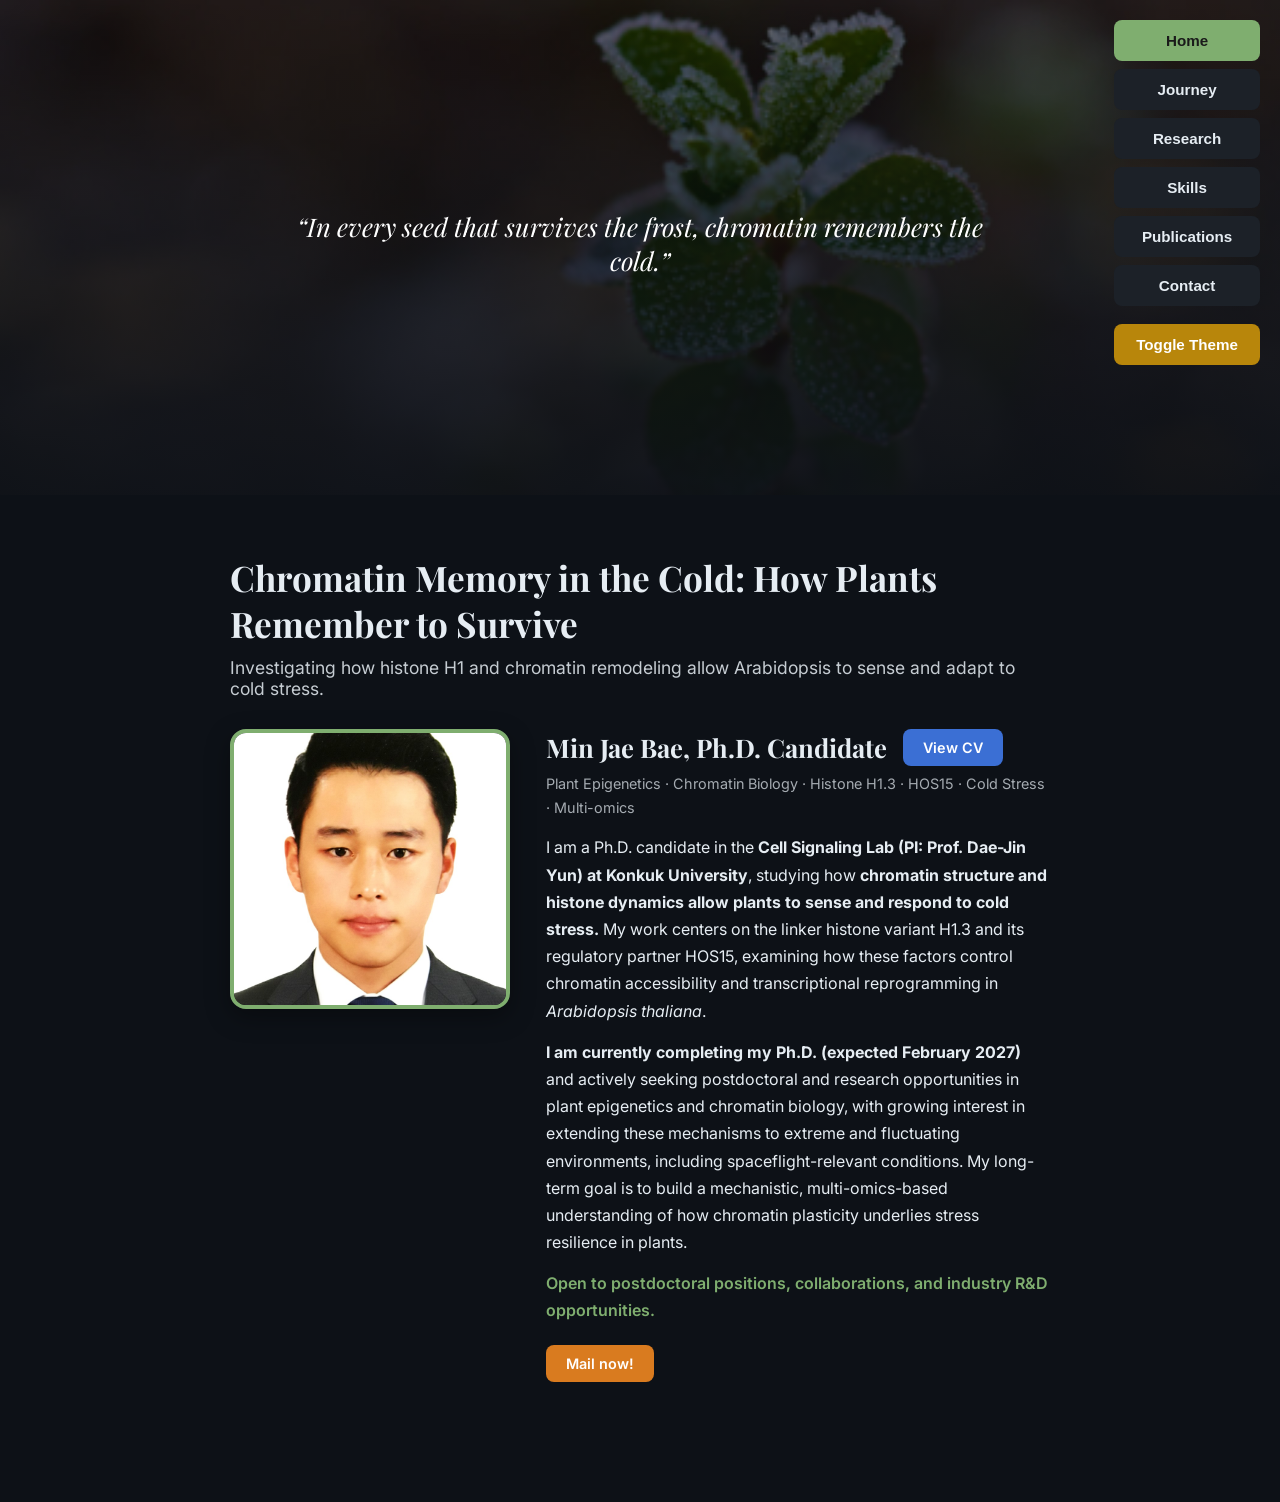
==== index.html @ f98b2015 "Clean up site: remove template, fix claims, add DOIs and link previews - Remove unused academicpages" ====
<!DOCTYPE html>
<html lang="en">
<head>
<meta charset="UTF-8">
<meta name="viewport" content="width=device-width, initial-scale=1.0">
<title>Min Jae Bae — Ph.D. Candidate, Plant Epigenetics</title>
<meta name="description" content="Min Jae Bae, Ph.D. candidate in plant molecular biology at Konkuk University. I study how HOS15 and the linker histone H1.3 shape chromatin and cold-stress tolerance in Arabidopsis. Seeking postdoctoral positions.">
<link rel="canonical" href="https://minjaebae-727.github.io/">
<link rel="icon" href="images/favicon.svg" type="image/svg+xml">
<link rel="icon" href="images/favicon-32.png" type="image/png" sizes="32x32">
<link rel="apple-touch-icon" href="images/apple-touch-icon.png">
<meta property="og:type" content="profile">
<meta property="og:url" content="https://minjaebae-727.github.io/">
<meta property="og:title" content="Min Jae Bae — Plant Epigenetics &amp; Chromatin Biology">
<meta property="og:description" content="Ph.D. candidate, Konkuk University. HOS15, linker histone H1.3, chromatin and cold-stress tolerance in Arabidopsis. Open to postdoctoral positions.">
<meta property="og:image" content="https://minjaebae-727.github.io/images/profile.jpg">
<meta property="og:image:alt" content="Min Jae Bae">
<meta property="profile:first_name" content="Min Jae">
<meta property="profile:last_name" content="Bae">
<meta name="twitter:card" content="summary">
<script type="application/ld+json">
{
  "@context": "https://schema.org",
  "@type": "Person",
  "name": "Min Jae Bae",
  "url": "https://minjaebae-727.github.io/",
  "image": "https://minjaebae-727.github.io/images/profile.jpg",
  "jobTitle": "Ph.D. Candidate",
  "affiliation": { "@type": "CollegeOrUniversity", "name": "Konkuk University" },
  "knowsAbout": ["Plant epigenetics", "Chromatin biology", "Linker histone H1", "HOS15", "Cold stress", "Arabidopsis thaliana"],
  "sameAs": [
    "https://orcid.org/0000-0003-4803-9839",
    "https://scholar.google.com/citations?user=sm3rByQAAAAJ",
    "https://www.linkedin.com/in/min-jae-bae-a08693214/",
    "https://www.researchgate.net/profile/Min-Jae-Bae"
  ]
}
</script>
<link rel="preconnect" href="https://fonts.googleapis.com">
<link href="https://fonts.googleapis.com/css2?family=Playfair+Display:wght@600;700&family=Inter:wght@400;500;600;700&display=swap" rel="stylesheet">
<link rel="stylesheet" href="style.css">
<!-- Google tag (gtag.js) -->
<script async src="https://www.googletagmanager.com/gtag/js?id=G-H7MEGZ9LLV"></script>
<script>
  window.dataLayer = window.dataLayer || [];
  function gtag(){dataLayer.push(arguments);}
  gtag('js', new Date());
  gtag('config', 'G-H7MEGZ9LLV');
</script>
</head>
<body>

<div class="hero">
  <img src="images/hero.jpg" class="hero-bg" alt="Frost-covered Arabidopsis thaliana">
  <div class="hero-overlay"></div>
  <div class="hero-quote">
    <p>&ldquo;In every seed that survives the frost, chromatin remembers the cold.&rdquo;</p>
  </div>
</div>

<nav class="sidebar">
  <button class="nav-btn active" data-target="home">Home</button>
  <button class="nav-btn" data-target="journey">Journey</button>
  <button class="nav-btn" data-target="research">Research</button>
  <button class="nav-btn" data-target="skills">Skills</button>
  <button class="nav-btn" data-target="publications">Publications</button>
  <button class="nav-btn" data-target="contact">Contact</button>
  <button class="theme-toggle" id="themeToggle">Toggle Theme</button>
</nav>

<main>

<section id="home" class="page active">
  <h1 class="title">Chromatin Memory in the Cold: How Plants Remember to Survive</h1>
  <p class="subtitle">Investigating how histone H1 and chromatin remodeling allow Arabidopsis to sense and adapt to cold stress.</p>

  <div class="profile-row">
    <img src="images/profile.jpg" class="profile-photo" alt="Min Jae Bae">
    <div class="profile-text">
      <div class="name-row">
        <h2>Min Jae Bae, Ph.D. Candidate</h2>
        <a href="files/cv.pdf" class="btn btn-primary">View CV</a>
      </div>
      <p class="tags">Plant Epigenetics &middot; Chromatin Biology &middot; Histone H1.3 &middot; HOS15 &middot; Cold Stress &middot; Multi-omics</p>

      <p>I am a Ph.D. candidate in the <strong>Cell Signaling Lab (PI: Prof. Dae-Jin Yun) at Konkuk University</strong>, studying how <strong>chromatin structure and histone dynamics allow plants to sense and respond to cold stress.</strong> My work centers on the linker histone variant H1.3 and its regulatory partner HOS15, examining how these factors control chromatin accessibility and transcriptional reprogramming in <em>Arabidopsis thaliana</em>.</p>

      <p><strong>I am currently completing my Ph.D. (expected February 2027)</strong> and actively seeking postdoctoral and research opportunities in plant epigenetics and chromatin biology, with growing interest in extending these mechanisms to extreme and fluctuating environments, including spaceflight-relevant conditions. My long-term goal is to build a mechanistic, multi-omics-based understanding of how chromatin plasticity underlies stress resilience in plants.</p>

      <p class="highlight">Open to postdoctoral positions, collaborations, and industry R&amp;D opportunities.</p>

      <a href="mailto:bmj727@gmail.com" class="btn btn-mail">Mail now!</a>
    </div>
  </div>
</section>

<section id="journey" class="page">
  <h1 class="title">Professional Journey</h1>
  <h2 class="section-h2">Timeline</h2>
  <div class="timeline">
    <div class="tl-item">
      <span class="tl-dot"></span>
      <h3>2013&ndash;2019 &mdash; B.S. in Biomedical Science and Engineering</h3>
      <p>Konkuk University, Seoul. Thesis: Functional Studies of SUMOylation of Histone Deacetylase in Plants (Advisor: Prof. Dae-Jin Yun).</p>
    </div>
    <div class="tl-item">
      <span class="tl-dot"></span>
      <h3>2019&ndash;2021 &mdash; M.S. in Biomedical Science and Engineering</h3>
      <p>Konkuk University. Thesis: Structural and Functional Analysis of HOS15, a Substrate Receptor of CRL4 in Cold Stress Signaling.</p>
    </div>
    <div class="tl-item">
      <span class="tl-dot"></span>
      <h3>2021&ndash;Present &mdash; Ph.D. in Biomedical Science and Engineering (candidate)</h3>
      <p>Konkuk University, Cell Signaling Lab (Advisor: Prof. Dae-Jin Yun). Investigating linker histone H1.3 and HOS15-mediated chromatin regulation during cold stress. Expected graduation: February 2027.</p>
    </div>
    <div class="tl-item highlight-item">
      <span class="tl-dot"></span>
      <h3>Future Research Direction</h3>
      <p>Extending mechanistic insights on histone H1 dynamics and chromatin plasticity to <strong>extreme and fluctuating environments</strong>, including spaceflight-relevant and climate-change-relevant stress conditions, using integrative multi-omics approaches.</p>
    </div>
  </div>

  <h2 class="section-h2">Biography</h2>
  <p>Hello, I am <strong>Min Jae Bae</strong>, a plant molecular biologist studying how the chromatin-modifying protein HOS15 and the linker histone H1.3 allow plants to sense and survive cold stress. I trained in biomedical science and engineering at Konkuk University, where I began my research career studying <strong>HOS15, a substrate receptor of the DDB1&ndash;CUL4 E3 ubiquitin ligase complex</strong>, and its functional interplay with the histone deacetylase HD2C in cold stress signaling.</p>
  <p>During my graduate training, I showed that <strong>HOS15-mediated changes in histone acetylation and methylation reshape chromatin states</strong> and drive stress-responsive transcriptional reprogramming in <em>Arabidopsis thaliana</em>. At the protein level, I dissected the structure&ndash;function relationship of HOS15 through <strong>single-amino-acid mutagenesis of its LisH motif</strong> to map residues required for its activity and conformation, and I characterized the <strong>intrinsically disordered region (IDR) within its coiled-coil domain</strong>. Through this work, I developed strong expertise in domain-level protein biochemistry and its connection to chromatin regulation.</p>
  <p>Since starting my Ph.D. in 2021, I have expanded my research toward <strong>the linker histone H1.3 and its role in chromatin plasticity</strong> under cold stress. To connect these molecular changes to global stress responses, I combine <strong>NicE-seq chromatin accessibility profiling, RNA-seq, and LC-MS-based proteomics</strong> of <em>hos15</em> and <em>h1</em> mutants before and after cold, integrating domain-level biochemistry with genome- and proteome-wide analysis to examine <strong>how H1.3 degradation reshapes chromatin organization and accessibility</strong>.</p>
  <p>Looking forward, I aim to investigate how these chromatin-level mechanisms contribute to <strong>stress resilience and long-term adaptation</strong> in the context of climate change and extreme environments, including spaceflight-relevant conditions. Ultimately, my goal is to integrate <strong>protein structure&ndash;function studies, proteomics, and chromatin-level analysis</strong> to identify the mechanistic drivers of plant stress tolerance and to provide a molecular foundation for engineering climate-resilient crops.</p>
</section>

<section id="research" class="page">
  <h1 class="title">Research Focus</h1>

  <div class="research-card">
    <h3>1. Linker Histone H1.3 and Chromatin Decondensation Under Cold Stress</h3>
    <p>Using <em>h1</em> and <em>hos15</em> mutants, GFP-tagged H1 variants, confocal imaging, NicE-seq chromatin accessibility profiling, RNA-seq, and LC-MS proteomics, I study how the stress-inducible linker histone H1.3 shapes chromatin and the cold response. I found that cold lowers H1 protein in a HOS15- and proteasome-dependent manner and that H1.3 is the variant that is lost. <em>h1.3</em> mutants are more freezing tolerant, have fewer and less condensed chromocenters, resembling cold-treated wild-type nuclei, and show increased accessibility mainly in pericentromeric heterochromatin. Loss of H1.3 leaves the core CBF&ndash;COR cold program intact but pre-activates defense- and lignin-related genes and allows cold induction of heat-shock and antioxidant genes.</p>
  </div>

  <div class="research-card">
    <h3>2. HOS15 as a Substrate-Recruiting Subunit of a Ubiquitin E3 Ligase</h3>
    <p>I study HOS15 as a component of a ubiquitin E3 ligase complex that integrates cold stress signaling with chromatin modification and alternative splicing. HOS15 cooperates with HDACs and other chromatin factors to fine-tune gene expression, flowering time, and stress acclimation, establishing HOS15-centered complexes as key regulatory hubs in plant cold stress responses. In my Ph.D. work, I showed that HOS15 forms homodimers through its N-terminal LisH motif and that this dimerization is required for cold-induced ubiquitination and degradation of HD2C and for freezing tolerance.</p>
  </div>

  <div class="research-card">
    <h3>3. Applied Biotechnology &amp; Bioenergy</h3>
    <p>Beyond fundamental chromatin biology, I have contributed to patent applications on vector and strain engineering for improved cellulose, oil, and sucrose accumulation, and enhanced ethanol fermentation &mdash; translating mechanistic plant biology into applied biotechnology.</p>
  </div>

  <h2 class="section-h2">Research Projects</h2>
  <ul class="project-list">
    <li><strong>Global Plant Stress Research Center</strong> (NRF), 2024.08&ndash;2030.04 &mdash; Participating Researcher</li>
    <li><strong>Genome-wide chromatin reprogramming and transcriptome regulation in plant environmental stress adaptation</strong> (NRF), 2026.03&ndash;2031.02 &mdash; Participating Researcher</li>
    <li><strong>Chromatin reconfiguration and transcriptional control for plant stress adaptation</strong> (NRF), 2022.03&ndash;2027.02 &mdash; Co-participating Researcher</li>
  </ul>
</section>

<section id="skills" class="page">
  <h1 class="title">Skills</h1>
  <p class="subtitle">Click a card to explore each area of expertise.</p>

  <div class="skill-card">
    <h3>1. Plant Molecular Biology &amp; Genetics</h3>
    <div class="pill-group">
      <span class="pill">Gateway cloning</span>
      <span class="pill">Gibson assembly</span>
      <span class="pill">Vector construction</span>
      <span class="pill">Transgenic line generation</span>
      <span class="pill">Arabidopsis genetics &amp; phenotyping</span>
    </div>
  </div>

  <div class="skill-card">
    <h3>2. Epigenetics &amp; Chromatin Biology</h3>
    <div class="pill-group">
      <span class="pill">Histone biology</span>
      <span class="pill">Chromatin remodeling</span>
      <span class="pill">Nucleosome organization</span>
      <span class="pill">NicE-seq</span>
      <span class="pill">ChIP-seq</span>
      <span class="pill">Open chromatin / accessibility analysis</span>
    </div>
  </div>

  <div class="skill-card">
    <h3>3. Multi-omics &amp; Data Analysis</h3>
    <div class="pill-group">
      <span class="pill">RNA-seq</span>
      <span class="pill">LC-MS proteomics</span>
      <span class="pill">Alternative splicing analysis</span>
      <span class="pill">R</span>
      <span class="pill">HOMER</span>
    </div>
  </div>

  <div class="skill-card">
    <h3>4. Protein &amp; Stress Biology</h3>
    <div class="pill-group">
      <span class="pill">Ubiquitin-proteasome pathway</span>
      <span class="pill">E3 ligase complexes</span>
      <span class="pill">qPCR</span>
      <span class="pill">Immunofluorescence</span>
      <span class="pill">Luciferase assay</span>
      <span class="pill">GraphPad Prism</span>
    </div>
  </div>
</section>

<section id="publications" class="page">
  <h1 class="title">Publications</h1>
  <p class="subtitle">(SCIE/ESCI, ordered by year)</p>
  <ol class="pub-list">
    <li>Ali A, Zareen S, Bader ZE, Park J, Khan IU, Park K, Albakri N, <strong>Bae MJ</strong>, Bressan RA, Pardo JM, Yun DJ, Xu ZY. &ldquo;A GPS2-like protein interacts with HOS15 and HDA6 to form a repressor complex that regulates ABA signaling and drought adaptation in Arabidopsis.&rdquo; <em>Plant Communications</em>, 2026. <a class="doi" href="https://doi.org/10.1016/j.xplc.2026.101843" target="_blank" rel="noopener">doi:10.1016/j.xplc.2026.101843</a></li>
    <li><strong>Bae MJ</strong>, Zareen S, Yun H, Ali A, Bader ZE, Park K, Albakri N, Jung YJ, Yun DJ, Park J. &ldquo;Unveiling the epigenetic and stress-responsive function of histone H1 in plants.&rdquo; <em>Plant Signaling &amp; Behavior</em>, 2026. <a class="doi" href="https://doi.org/10.1080/15592324.2026.2677313" target="_blank" rel="noopener">doi:10.1080/15592324.2026.2677313</a></li>
    <li>Albakri N, Bader ZE, Park KS, <strong>Bae MJ</strong>, Zareen S, Yun H, Pradhan S, Yun DJ, Park J. &ldquo;HOS15 Modulates Alternative Splicing Homeostasis Under Cold Stress in Arabidopsis Thaliana.&rdquo; <em>Journal of Plant Biology</em>, 2025. <a class="doi" href="https://doi.org/10.1007/s12374-025-09465-9" target="_blank" rel="noopener">doi:10.1007/s12374-025-09465-9</a></li>
    <li>Park K, Lim CJ, Albakri N, <strong>Bae MJ</strong>, Park J. &ldquo;HOS15 Contributes to Thermotolerance Through Destabilization of HD2C in Arabidopsis.&rdquo; <em>Journal of Plant Biology</em>, 2025. <a class="doi" href="https://doi.org/10.1007/s12374-025-09466-8" target="_blank" rel="noopener">doi:10.1007/s12374-025-09466-8</a></li>
    <li>Zareen S, Ali A, <strong>Bae MJ</strong>, Albakri N, Park K, Yun H, Yun DJ, Park J. &ldquo;HOS15 together with PWR&ndash;HDA9 positively regulates dark-induced senescence in Arabidopsis.&rdquo; <em>Plant Signaling &amp; Behavior</em>, 2025. <a class="doi" href="https://doi.org/10.1080/15592324.2025.2564962" target="_blank" rel="noopener">doi:10.1080/15592324.2025.2564962</a></li>
    <li>Bader ZE, <strong>Bae MJ</strong>, Ali A, Park J, Baek D, Yun DJ. &ldquo;GIGANTEA-ENHANCED EM LEVEL complex initiates drought escape response via dual function of ABA synthesis and flowering promotion.&rdquo; <em>Plant Signaling &amp; Behavior</em>, 2023. <a class="doi" href="https://doi.org/10.1080/15592324.2023.2180056" target="_blank" rel="noopener">doi:10.1080/15592324.2023.2180056</a></li>
    <li>Lim CJ, Park KS, Ali A, Park J, Ryou SM, Shen M, Khan HA, Bader ZE, Zareen S, <strong>Bae MJ</strong>, Choi JH, Xu ZY, Pardo JM, Yun DJ. &ldquo;Negative regulation of floral transition in Arabidopsis by HOS15-PWR-HDA9 complex.&rdquo; <em>Frontiers in Plant Science</em>, 2023. <a class="doi" href="https://doi.org/10.3389/fpls.2022.1105988" target="_blank" rel="noopener">doi:10.3389/fpls.2022.1105988</a></li>
    <li>Lim CJ, Park J, Shen M, Park HJ, Cheong MS, Park K, Baek D, <strong>Bae MJ</strong>, Ali A, Jan M, Lee SY, Lee BH, Kim WY, Pardo JM, Yun DJ. &ldquo;The Histone-Modifying Complex PWR/HOS15/HD2C Epigenetically Regulates Cold Tolerance.&rdquo; <em>Plant Physiology</em>, 2020. <a class="doi" href="https://doi.org/10.1104/pp.20.00439" target="_blank" rel="noopener">doi:10.1104/pp.20.00439</a></li>
  </ol>
  <p class="note">Two additional manuscripts on histone H1 degradation mechanisms and HOS15 dimerization are currently in preparation.</p>

  <h2 class="section-h2">Patents</h2>
  <ul class="patent-list">
    <li>Vector for improving productivity of cellulose and transformed mouseear cress by the same &mdash; KR 10-2023-0113597</li>
    <li>Vector for improving productivity and storage capacity of vegetable oil and transformed plant by the same &mdash; KR 10-2024-0168464</li>
    <li>Sucrose-accumulating plant and method for preparing the same &mdash; KR 10-2025-0104961</li>
    <li>Vector for improving productivity of cellulose and transformed mouseear cress by the same &mdash; KR 10-2024-0168432</li>
    <li>Recombinant Kluyveromyces marxianus strain with engineered xylose metabolic pathway and method for producing ethanol using the same &mdash; KR 10-2025-0104960</li>
    <li>Ethanol production and tolerance enhanced yeast strain and method for producing ethanol using the same &mdash; KR 10-2025-0104960</li>
  </ul>

  <h2 class="section-h2">Awards</h2>
  <ul class="award-list">
    <li>Excellent Poster Award, Korean Society of Plant Biologists (KSPB), Korea, Nov. 2021</li>
    <li>HOPE Fellow, HOPE Meetings with Nobel Laureates, JSPS, Japan, Mar. 2024</li>
  </ul>
</section>

<section id="contact" class="page">
  <h1 class="title">Contact</h1>
  <p class="subtitle">Thank you for visiting this page.<br>I'd love to hear from you &mdash; whether it's about research, collaboration, or opportunities.</p>

  <div class="contact-info">
    <p>Email: <a href="mailto:bmj727@gmail.com">bmj727@gmail.com</a></p>
  </div>

  <div class="social-row">
    <a href="mailto:bmj727@gmail.com" title="Email">Gmail</a>
    <a href="https://www.linkedin.com/in/min-jae-bae-a08693214/" target="_blank" title="LinkedIn">LinkedIn</a>
    <a href="https://scholar.google.com/citations?hl=en&user=sm3rByQAAAAJ" target="_blank" title="Google Scholar">Scholar</a>
    <a href="https://orcid.org/0000-0003-4803-9839" target="_blank" title="ORCID">ORCID</a>
    <a href="https://www.researchgate.net/profile/Min-Jae-Bae" target="_blank" title="ResearchGate">ResearchGate</a>
  </div>
</section>

</main>

<script src="script.js"></script>
</body>
</html>
---- style.css ----
:root {
  --bg-dark: #0d1117;
  --bg-panel: #161b22;
  --text-light: #e6edf3;
  --accent: #7fae6f;
  --accent-strong: #4d7a3e;
  --card-bg: #1c2128;
}

body.light {
  --bg-dark: #f5f5f0;
  --bg-panel: #ffffff;
  --text-light: #1a1a1a;
  --card-bg: #f0f0e8;
}

* { box-sizing: border-box; margin: 0; padding: 0; }

body {
  font-family: 'Inter', sans-serif;
  background: var(--bg-dark);
  color: var(--text-light);
  transition: background 0.3s, color 0.3s;
}

.hero {
  position: relative;
  height: 55vh;
  min-height: 320px;
  overflow: hidden;
  display: flex;
  align-items: center;
  justify-content: center;
}
.hero-bg {
  position: absolute;
  inset: 0;
  width: 100%;
  height: 100%;
  object-fit: cover;
  filter: brightness(0.55) saturate(1.1);
}
.hero-overlay {
  position: absolute;
  inset: 0;
  background: linear-gradient(to bottom, rgba(0,0,0,0.25), rgba(13,17,23,0.9));
}
.hero-quote {
  position: relative;
  z-index: 2;
  text-align: center;
  color: #fff;
  padding: 0 20px;
}
.hero-quote p {
  font-family: 'Playfair Display', serif;
  font-style: italic;
  font-size: 1.6rem;
  max-width: 700px;
  margin: 0 auto 10px;
}
.hero-quote span { font-size: 0.95rem; opacity: 0.8; }

.sidebar {
  position: fixed;
  top: 20px;
  right: 20px;
  display: flex;
  flex-direction: column;
  gap: 8px;
  z-index: 10;
}
.nav-btn, .theme-toggle {
  background: var(--card-bg);
  color: var(--text-light);
  border: none;
  padding: 12px 22px;
  border-radius: 8px;
  font-weight: 600;
  cursor: pointer;
  font-size: 0.95rem;
  text-align: center;
  transition: background 0.2s;
}
.nav-btn:hover { background: var(--accent-strong); }
.nav-btn.active { background: var(--accent); color: #1a1a1a; }
.theme-toggle { background: #b8860b; color: #fff; margin-top: 10px; }

main { max-width: 900px; margin: 0 auto; padding: 60px 40px 120px; }

.page { display: none; }
.page.active { display: block; animation: fadeIn 0.4s ease; }
@keyframes fadeIn { from { opacity: 0; transform: translateY(8px);} to { opacity: 1; transform: translateY(0);} }

.title {
  font-family: 'Playfair Display', serif;
  font-size: 2.2rem;
  margin-bottom: 10px;
  line-height: 1.3;
}
.subtitle { font-size: 1.1rem; opacity: 0.85; margin-bottom: 30px; }
.page > p:not(.subtitle):not(.note) { line-height: 1.7; margin-bottom: 14px; }
.section-h2 {
  font-family: 'Playfair Display', serif;
  font-size: 1.5rem;
  margin: 40px 0 16px;
  border-bottom: 2px solid var(--accent);
  padding-bottom: 6px;
}

.profile-row { display: flex; gap: 36px; flex-wrap: wrap; align-items: flex-start; }
.profile-photo {
  width: 280px; height: 280px; object-fit: cover;
  border-radius: 16px; border: 4px solid var(--accent);
  flex-shrink: 0;
  box-shadow: 0 8px 24px rgba(0,0,0,0.35);
}
.profile-text { flex: 1; min-width: 280px; }
.name-row { display: flex; align-items: center; gap: 16px; flex-wrap: wrap; margin-bottom: 6px;}
.name-row h2 { font-family: 'Playfair Display', serif; font-size: 1.6rem; }
.tags { opacity: 0.7; font-size: 0.9rem; margin-bottom: 14px; }
.profile-text p { line-height: 1.7; margin-bottom: 14px; }
.highlight { font-weight: 600; color: var(--accent); }

.btn {
  display: inline-block; padding: 10px 20px; border-radius: 8px;
  font-weight: 600; text-decoration: none; font-size: 0.9rem;
}
.btn-primary { background: #3b6fd4; color: #fff; }
.btn-mail { background: #d97b1f; color: #fff; margin-top: 6px; }

.timeline { position: relative; padding-left: 30px; margin-bottom: 20px; }
.timeline::before {
  content: ''; position: absolute; left: 6px; top: 6px; bottom: 6px;
  width: 3px; background: var(--accent);
}
.tl-item { position: relative; margin-bottom: 28px; }
.tl-dot {
  position: absolute; left: -30px; top: 4px;
  width: 14px; height: 14px; border-radius: 50%;
  background: var(--accent); border: 3px solid var(--bg-dark);
}
.tl-item h3 { font-size: 1.1rem; margin-bottom: 6px; }
.tl-item p { line-height: 1.6; opacity: 0.9; }
.highlight-item { background: rgba(127,174,111,0.12); padding: 14px 18px; border-radius: 8px; }

.research-card, .skill-card {
  background: var(--card-bg); border-radius: 10px; padding: 22px 26px;
  margin-bottom: 18px; border-left: 4px solid var(--accent);
}
.research-card h3, .skill-card h3 { margin-bottom: 10px; font-size: 1.15rem; }
.research-card p, .skill-card p { line-height: 1.7; opacity: 0.9; }

.pill-group { display: flex; flex-wrap: wrap; gap: 8px; }
.pill {
  background: var(--accent); color: #1a1a1a; padding: 6px 14px;
  border-radius: 20px; font-size: 0.85rem; font-weight: 600;
}

.project-list, .patent-list, .award-list { padding-left: 20px; }
.project-list li, .patent-list li, .award-list li { margin-bottom: 10px; line-height: 1.6; }

.pub-list { padding-left: 22px; }
.pub-list li { margin-bottom: 14px; line-height: 1.6; }
.pub-list a.doi { color: var(--accent); font-size: 0.85rem; text-decoration: none; white-space: nowrap; }
.pub-list a.doi:hover { text-decoration: underline; }
.note { margin-top: 16px; font-style: italic; opacity: 0.75; font-size: 0.9rem; }

.contact-info { margin-bottom: 20px; font-size: 1.05rem; }
.contact-info a { color: var(--accent); }
.social-row { display: flex; gap: 16px; flex-wrap: wrap; }
.social-row a {
  background: var(--card-bg); color: var(--text-light); padding: 10px 18px;
  border-radius: 8px; text-decoration: none; font-weight: 600; font-size: 0.9rem;
}
.social-row a:hover { background: var(--accent-strong); }

@media (max-width: 768px) {
  .sidebar { position: static; flex-direction: row; flex-wrap: wrap; padding: 16px; justify-content: center; }
  main { padding: 30px 20px 80px; }
  .profile-row { flex-direction: column; align-items: center; text-align: center; }
  .profile-photo { width: 220px; height: 220px; }
}
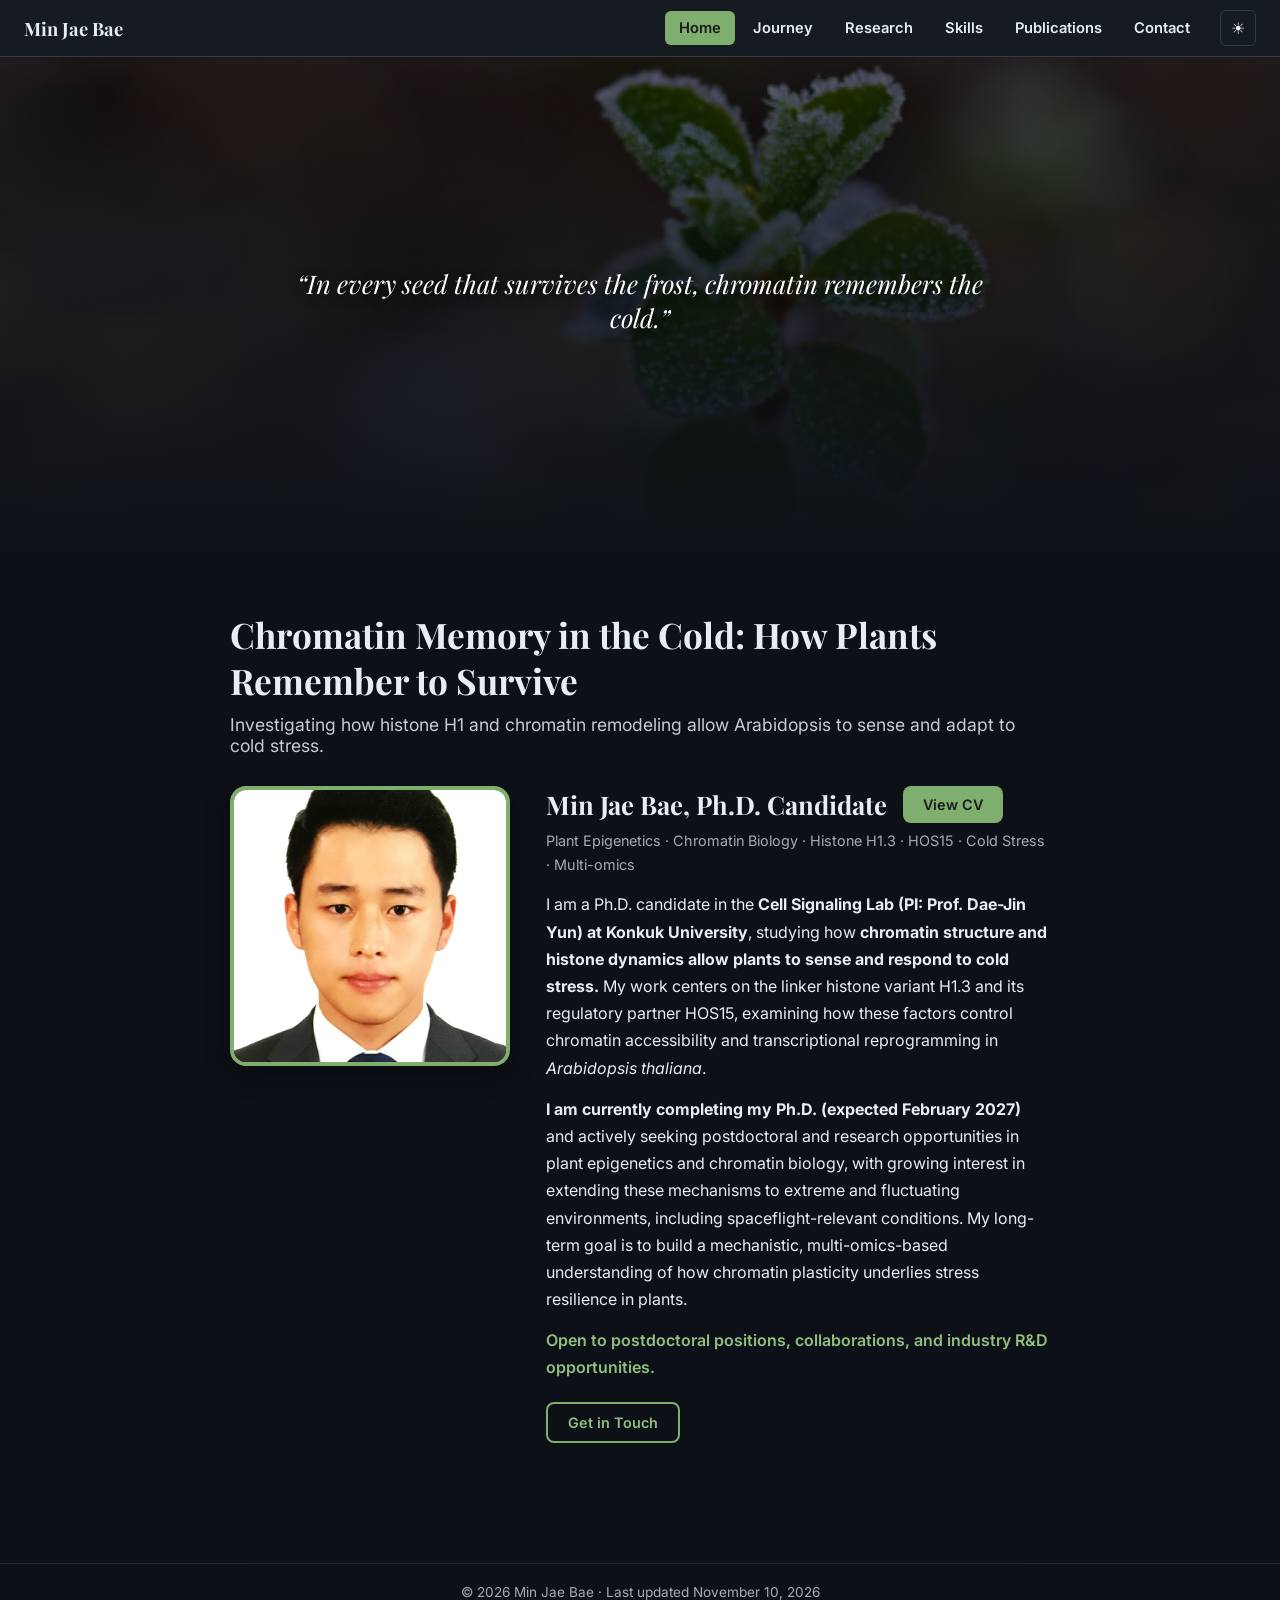
==== commit 17a69b85: "﻿Top navigation bar, linkable sections, fixed patent numbers - Replace the fixed right-hand sidebar " ====
--- a/index.html
+++ b/index.html
@@ -39,6 +39,7 @@
 <link rel="preconnect" href="https://fonts.googleapis.com">
 <link href="https://fonts.googleapis.com/css2?family=Playfair+Display:wght@600;700&family=Inter:wght@400;500;600;700&display=swap" rel="stylesheet">
 <link rel="stylesheet" href="style.css">
+<script>try { if (localStorage.getItem('theme') === 'light') document.documentElement.classList.add('light'); } catch (e) {}</script>
 <!-- Google tag (gtag.js) -->
 <script async src="https://www.googletagmanager.com/gtag/js?id=G-H7MEGZ9LLV"></script>
 <script>
@@ -50,6 +51,19 @@
 </head>
 <body>
 
+<header class="topbar">
+  <a class="brand" href="#home">Min Jae Bae</a>
+  <nav class="nav" aria-label="Sections">
+    <a class="nav-btn active" href="#home">Home</a>
+    <a class="nav-btn" href="#journey">Journey</a>
+    <a class="nav-btn" href="#research">Research</a>
+    <a class="nav-btn" href="#skills">Skills</a>
+    <a class="nav-btn" href="#publications">Publications</a>
+    <a class="nav-btn" href="#contact">Contact</a>
+  </nav>
+  <button class="theme-toggle" id="themeToggle" type="button" aria-label="Switch to light theme">&#9728;</button>
+</header>
+
 <div class="hero">
   <img src="images/hero.jpg" class="hero-bg" alt="Frost-covered Arabidopsis thaliana">
   <div class="hero-overlay"></div>
@@ -57,16 +71,6 @@
     <p>&ldquo;In every seed that survives the frost, chromatin remembers the cold.&rdquo;</p>
   </div>
 </div>
-
-<nav class="sidebar">
-  <button class="nav-btn active" data-target="home">Home</button>
-  <button class="nav-btn" data-target="journey">Journey</button>
-  <button class="nav-btn" data-target="research">Research</button>
-  <button class="nav-btn" data-target="skills">Skills</button>
-  <button class="nav-btn" data-target="publications">Publications</button>
-  <button class="nav-btn" data-target="contact">Contact</button>
-  <button class="theme-toggle" id="themeToggle">Toggle Theme</button>
-</nav>
 
 <main>
 
@@ -89,7 +93,7 @@
 
       <p class="highlight">Open to postdoctoral positions, collaborations, and industry R&amp;D opportunities.</p>
 
-      <a href="mailto:bmj727@gmail.com" class="btn btn-mail">Mail now!</a>
+      <a href="#contact" class="btn btn-secondary">Get in Touch</a>
     </div>
   </div>
 </section>
@@ -137,7 +141,7 @@
 
   <div class="research-card">
     <h3>2. HOS15 as a Substrate-Recruiting Subunit of a Ubiquitin E3 Ligase</h3>
-    <p>I study HOS15 as a component of a ubiquitin E3 ligase complex that integrates cold stress signaling with chromatin modification and alternative splicing. HOS15 cooperates with HDACs and other chromatin factors to fine-tune gene expression, flowering time, and stress acclimation, establishing HOS15-centered complexes as key regulatory hubs in plant cold stress responses. In my Ph.D. work, I showed that HOS15 forms homodimers through its N-terminal LisH motif and that this dimerization is required for cold-induced ubiquitination and degradation of HD2C and for freezing tolerance.</p>
+    <p>I study HOS15 as a component of a ubiquitin E3 ligase complex that integrates cold stress signaling with chromatin modification and alternative splicing. HOS15 cooperates with HDACs and other chromatin factors to fine-tune gene expression, flowering time, and stress acclimation, establishing HOS15-centered complexes as key regulatory hubs in plant cold stress responses. Beginning with my M.S. research in 2019 and continuing through my Ph.D., I showed that HOS15 forms homodimers through its N-terminal LisH motif and that this dimerization is required for cold-induced ubiquitination and degradation of HD2C and for freezing tolerance. I built this project from the ground up, from cloning every construct to generating the complementation lines in plants.</p>
   </div>
 
   <div class="research-card">
@@ -151,11 +155,17 @@
     <li><strong>Genome-wide chromatin reprogramming and transcriptome regulation in plant environmental stress adaptation</strong> (NRF), 2026.03&ndash;2031.02 &mdash; Participating Researcher</li>
     <li><strong>Chromatin reconfiguration and transcriptional control for plant stress adaptation</strong> (NRF), 2022.03&ndash;2027.02 &mdash; Co-participating Researcher</li>
   </ul>
+
+  <h2 class="section-h2">Professional Service</h2>
+  <ul class="project-list">
+    <li><strong>Member, NASA GeneLab OSDR Plant Analysis Working Group (Plant AWG)</strong>, Sep. 2026&ndash;present &mdash; Contributing to the analysis of spaceflight and astrobotany omics datasets in NASA&rsquo;s Open Science Data Repository (OSDR).</li>
+    <li><strong>Member, NASA GeneLab OSDR Regolith Analysis Working Group (Regolith AWG)</strong>, Sep. 2026&ndash;present &mdash; Contributing plant molecular biology expertise to work on plant and plant&ndash;microbe growth in lunar/Martian regolith.</li>
+  </ul>
 </section>
 
 <section id="skills" class="page">
   <h1 class="title">Skills</h1>
-  <p class="subtitle">Click a card to explore each area of expertise.</p>
+  <p class="subtitle">Core techniques and tools I use across my research.</p>
 
   <div class="skill-card">
     <h3>1. Plant Molecular Biology &amp; Genetics</h3>
@@ -213,20 +223,21 @@
     <li>Albakri N, Bader ZE, Park KS, <strong>Bae MJ</strong>, Zareen S, Yun H, Pradhan S, Yun DJ, Park J. &ldquo;HOS15 Modulates Alternative Splicing Homeostasis Under Cold Stress in Arabidopsis Thaliana.&rdquo; <em>Journal of Plant Biology</em>, 2025. <a class="doi" href="https://doi.org/10.1007/s12374-025-09465-9" target="_blank" rel="noopener">doi:10.1007/s12374-025-09465-9</a></li>
     <li>Park K, Lim CJ, Albakri N, <strong>Bae MJ</strong>, Park J. &ldquo;HOS15 Contributes to Thermotolerance Through Destabilization of HD2C in Arabidopsis.&rdquo; <em>Journal of Plant Biology</em>, 2025. <a class="doi" href="https://doi.org/10.1007/s12374-025-09466-8" target="_blank" rel="noopener">doi:10.1007/s12374-025-09466-8</a></li>
     <li>Zareen S, Ali A, <strong>Bae MJ</strong>, Albakri N, Park K, Yun H, Yun DJ, Park J. &ldquo;HOS15 together with PWR&ndash;HDA9 positively regulates dark-induced senescence in Arabidopsis.&rdquo; <em>Plant Signaling &amp; Behavior</em>, 2025. <a class="doi" href="https://doi.org/10.1080/15592324.2025.2564962" target="_blank" rel="noopener">doi:10.1080/15592324.2025.2564962</a></li>
-    <li>Bader ZE, <strong>Bae MJ</strong>, Ali A, Park J, Baek D, Yun DJ. &ldquo;GIGANTEA-ENHANCED EM LEVEL complex initiates drought escape response via dual function of ABA synthesis and flowering promotion.&rdquo; <em>Plant Signaling &amp; Behavior</em>, 2023. <a class="doi" href="https://doi.org/10.1080/15592324.2023.2180056" target="_blank" rel="noopener">doi:10.1080/15592324.2023.2180056</a></li>
+    <li>Bader ZE<sup>&dagger;</sup>, <strong>Bae MJ<sup>&dagger;</sup></strong>, Ali A, Park J, Baek D, Yun DJ. &ldquo;GIGANTEA-ENHANCED EM LEVEL complex initiates drought escape response via dual function of ABA synthesis and flowering promotion.&rdquo; <em>Plant Signaling &amp; Behavior</em>, 2023. <a class="doi" href="https://doi.org/10.1080/15592324.2023.2180056" target="_blank" rel="noopener">doi:10.1080/15592324.2023.2180056</a></li>
     <li>Lim CJ, Park KS, Ali A, Park J, Ryou SM, Shen M, Khan HA, Bader ZE, Zareen S, <strong>Bae MJ</strong>, Choi JH, Xu ZY, Pardo JM, Yun DJ. &ldquo;Negative regulation of floral transition in Arabidopsis by HOS15-PWR-HDA9 complex.&rdquo; <em>Frontiers in Plant Science</em>, 2023. <a class="doi" href="https://doi.org/10.3389/fpls.2022.1105988" target="_blank" rel="noopener">doi:10.3389/fpls.2022.1105988</a></li>
     <li>Lim CJ, Park J, Shen M, Park HJ, Cheong MS, Park K, Baek D, <strong>Bae MJ</strong>, Ali A, Jan M, Lee SY, Lee BH, Kim WY, Pardo JM, Yun DJ. &ldquo;The Histone-Modifying Complex PWR/HOS15/HD2C Epigenetically Regulates Cold Tolerance.&rdquo; <em>Plant Physiology</em>, 2020. <a class="doi" href="https://doi.org/10.1104/pp.20.00439" target="_blank" rel="noopener">doi:10.1104/pp.20.00439</a></li>
   </ol>
+  <p class="note"><sup>&dagger;</sup> These authors contributed equally.</p>
   <p class="note">Two additional manuscripts on histone H1 degradation mechanisms and HOS15 dimerization are currently in preparation.</p>
 
   <h2 class="section-h2">Patents</h2>
   <ul class="patent-list">
     <li>Vector for improving productivity of cellulose and transformed mouseear cress by the same &mdash; KR 10-2023-0113597</li>
+    <li>Vector for improving productivity of cellulose and transformed mouseear cress by the same &mdash; KR 10-2024-0168432</li>
     <li>Vector for improving productivity and storage capacity of vegetable oil and transformed plant by the same &mdash; KR 10-2024-0168464</li>
+    <li>Ethanol production and tolerance enhanced yeast strain and method for producing ethanol using the same &mdash; KR 10-2025-0104960</li>
     <li>Sucrose-accumulating plant and method for preparing the same &mdash; KR 10-2025-0104961</li>
-    <li>Vector for improving productivity of cellulose and transformed mouseear cress by the same &mdash; KR 10-2024-0168432</li>
-    <li>Recombinant Kluyveromyces marxianus strain with engineered xylose metabolic pathway and method for producing ethanol using the same &mdash; KR 10-2025-0104960</li>
-    <li>Ethanol production and tolerance enhanced yeast strain and method for producing ethanol using the same &mdash; KR 10-2025-0104960</li>
+    <li>Recombinant <em>Kluyveromyces marxianus</em> strain with engineered xylose metabolic pathway and method for producing ethanol using the same &mdash; KR 10-2025-0157597</li>
   </ul>
 
   <h2 class="section-h2">Awards</h2>
@@ -240,8 +251,22 @@
   <h1 class="title">Contact</h1>
   <p class="subtitle">Thank you for visiting this page.<br>I'd love to hear from you &mdash; whether it's about research, collaboration, or opportunities.</p>
 
+  <h2 class="form-title">Leave a Message</h2>
+  <p class="form-note">Your message will be sent to my email inbox. Please include your email so I can reply.</p>
+  <form id="contactForm" class="contact-form" action="https://formsubmit.co/bmj727@gmail.com" method="POST">
+    <input type="text" name="name" placeholder="Your name" required>
+    <input type="email" name="email" placeholder="Your email" required>
+    <input type="text" name="affiliation" placeholder="Affiliation (optional)">
+    <textarea name="message" rows="6" placeholder="Write your message..." required></textarea>
+    <input type="hidden" name="_subject" value="New message from minjaebae-727.github.io">
+    <input type="hidden" name="_template" value="table">
+    <input type="text" name="_honey" class="hp-field" tabindex="-1" autocomplete="off" aria-hidden="true">
+    <button type="submit" class="btn send-btn">Send</button>
+    <p id="formStatus" class="form-status" role="status"></p>
+  </form>
+
   <div class="contact-info">
-    <p>Email: <a href="mailto:bmj727@gmail.com">bmj727@gmail.com</a></p>
+    <p>Or email me directly: <a href="mailto:bmj727@gmail.com">bmj727@gmail.com</a></p>
   </div>
 
   <div class="social-row">
@@ -255,6 +280,10 @@
 
 </main>
 
+<footer class="site-footer">
+  <p>&copy; 2026 Min Jae Bae &middot; Last updated November 10, 2026</p>
+</footer>
+
 <script src="script.js"></script>
 </body>
 </html>
--- a/style.css
+++ b/style.css
@@ -4,14 +4,18 @@
   --text-light: #e6edf3;
   --accent: #7fae6f;
   --accent-strong: #4d7a3e;
+  --accent-text: #8fbf7f;
   --card-bg: #1c2128;
-}
-
-body.light {
+  --border: rgba(127,174,111,0.25);
+}
+
+:root.light {
   --bg-dark: #f5f5f0;
   --bg-panel: #ffffff;
   --text-light: #1a1a1a;
-  --card-bg: #f0f0e8;
+  --accent-text: #3f6a31;
+  --card-bg: #ebebe2;
+  --border: rgba(77,122,62,0.3);
 }
 
 * { box-sizing: border-box; margin: 0; padding: 0; }
@@ -43,7 +47,7 @@
 .hero-overlay {
   position: absolute;
   inset: 0;
-  background: linear-gradient(to bottom, rgba(0,0,0,0.25), rgba(13,17,23,0.9));
+  background: linear-gradient(to bottom, rgba(0,0,0,0.25), var(--bg-dark));
 }
 .hero-quote {
   position: relative;
@@ -58,37 +62,58 @@
   font-size: 1.6rem;
   max-width: 700px;
   margin: 0 auto 10px;
-}
-.hero-quote span { font-size: 0.95rem; opacity: 0.8; }
-
-.sidebar {
-  position: fixed;
-  top: 20px;
-  right: 20px;
+  text-shadow: 0 2px 12px rgba(0,0,0,0.6);
+}
+
+.topbar {
+  position: sticky;
+  top: 0;
+  z-index: 20;
   display: flex;
-  flex-direction: column;
-  gap: 8px;
-  z-index: 10;
-}
-.nav-btn, .theme-toggle {
-  background: var(--card-bg);
-  color: var(--text-light);
-  border: none;
-  padding: 12px 22px;
-  border-radius: 8px;
+  align-items: center;
+  gap: 16px;
+  padding: 10px 24px;
+  background: var(--bg-panel);
+  border-bottom: 1px solid var(--border);
+}
+.brand {
+  font-family: 'Playfair Display', serif;
+  font-weight: 700;
+  font-size: 1.15rem;
+  color: var(--text-light);
+  text-decoration: none;
+  white-space: nowrap;
+  margin-right: auto;
+}
+.nav { display: flex; gap: 4px; overflow-x: auto; scrollbar-width: none; }
+.nav::-webkit-scrollbar { display: none; }
+.nav-btn {
+  color: var(--text-light);
+  text-decoration: none;
+  padding: 8px 14px;
+  border-radius: 6px;
   font-weight: 600;
+  font-size: 0.92rem;
+  white-space: nowrap;
+  transition: background 0.2s;
+}
+.nav-btn:hover { background: var(--card-bg); }
+.nav-btn.active { background: var(--accent); color: #1a1a1a; }
+.theme-toggle {
+  flex-shrink: 0;
+  width: 36px; height: 36px;
+  background: transparent;
+  color: var(--text-light);
+  border: 1px solid var(--border);
+  border-radius: 6px;
+  font-size: 1rem;
   cursor: pointer;
-  font-size: 0.95rem;
-  text-align: center;
-  transition: background 0.2s;
-}
-.nav-btn:hover { background: var(--accent-strong); }
-.nav-btn.active { background: var(--accent); color: #1a1a1a; }
-.theme-toggle { background: #b8860b; color: #fff; margin-top: 10px; }
+}
+.theme-toggle:hover { background: var(--card-bg); }
 
 main { max-width: 900px; margin: 0 auto; padding: 60px 40px 120px; }
 
-.page { display: none; }
+.page { display: none; scroll-margin-top: 80px; }
 .page.active { display: block; animation: fadeIn 0.4s ease; }
 @keyframes fadeIn { from { opacity: 0; transform: translateY(8px);} to { opacity: 1; transform: translateY(0);} }
 
@@ -120,14 +145,17 @@
 .name-row h2 { font-family: 'Playfair Display', serif; font-size: 1.6rem; }
 .tags { opacity: 0.7; font-size: 0.9rem; margin-bottom: 14px; }
 .profile-text p { line-height: 1.7; margin-bottom: 14px; }
-.highlight { font-weight: 600; color: var(--accent); }
+.highlight { font-weight: 600; color: var(--accent-text); }
 
 .btn {
   display: inline-block; padding: 10px 20px; border-radius: 8px;
   font-weight: 600; text-decoration: none; font-size: 0.9rem;
-}
-.btn-primary { background: #3b6fd4; color: #fff; }
-.btn-mail { background: #d97b1f; color: #fff; margin-top: 6px; }
+  transition: background 0.2s, color 0.2s;
+}
+.btn-primary { background: var(--accent); color: #1a1a1a; }
+.btn-primary:hover { background: var(--accent-strong); color: #fff; }
+.btn-secondary { border: 2px solid var(--accent); color: var(--accent-text); margin-top: 6px; }
+.btn-secondary:hover { background: var(--accent); color: #1a1a1a; }
 
 .timeline { position: relative; padding-left: 30px; margin-bottom: 20px; }
 .timeline::before {
@@ -162,21 +190,59 @@
 
 .pub-list { padding-left: 22px; }
 .pub-list li { margin-bottom: 14px; line-height: 1.6; }
-.pub-list a.doi { color: var(--accent); font-size: 0.85rem; text-decoration: none; white-space: nowrap; }
+/* My name: the only <strong> in an author list */
+.pub-list strong {
+  background: #fff3a8;
+  color: #1a1a1a;
+  padding: 0 0.25em;
+  border-radius: 3px;
+  -webkit-box-decoration-break: clone;
+  box-decoration-break: clone;
+}
+.pub-list a.doi { color: var(--accent-text); font-size: 0.85rem; text-decoration: none; white-space: nowrap; }
 .pub-list a.doi:hover { text-decoration: underline; }
 .note { margin-top: 16px; font-style: italic; opacity: 0.75; font-size: 0.9rem; }
 
+.form-title { font-family: 'Playfair Display', serif; font-size: 1.3rem; margin-bottom: 4px; }
+.form-note { font-size: 0.9rem; opacity: 0.7; margin-bottom: 14px; }
+.contact-form { display: flex; flex-direction: column; gap: 10px; max-width: 560px; margin-bottom: 30px; }
+.contact-form input, .contact-form textarea {
+  font: inherit; font-size: 0.95rem; color: var(--text-light);
+  background: var(--card-bg); border: 1px solid rgba(127,174,111,0.35);
+  border-radius: 8px; padding: 12px 14px; width: 100%;
+}
+.contact-form textarea { resize: vertical; min-height: 130px; }
+.contact-form input:focus, .contact-form textarea:focus { outline: none; border-color: var(--accent); }
+.contact-form .hp-field { display: none; }
+.send-btn { background: var(--accent); color: #1a1a1a; border: none; cursor: pointer; padding: 12px 20px; font-size: 0.95rem; }
+.send-btn:hover { background: var(--accent-strong); color: #fff; }
+.send-btn:disabled { opacity: 0.6; cursor: default; }
+.form-status { font-size: 0.9rem; min-height: 1.2em; }
+.form-status.ok { color: var(--accent-text); }
+.form-status.err { color: #e07a5f; }
+
 .contact-info { margin-bottom: 20px; font-size: 1.05rem; }
-.contact-info a { color: var(--accent); }
+.contact-info a { color: var(--accent-text); }
 .social-row { display: flex; gap: 16px; flex-wrap: wrap; }
 .social-row a {
   background: var(--card-bg); color: var(--text-light); padding: 10px 18px;
   border-radius: 8px; text-decoration: none; font-weight: 600; font-size: 0.9rem;
 }
-.social-row a:hover { background: var(--accent-strong); }
+.social-row a:hover { background: var(--accent-strong); color: #fff; }
+
+.site-footer {
+  border-top: 1px solid var(--border);
+  padding: 20px;
+  text-align: center;
+  font-size: 0.85rem;
+  opacity: 0.7;
+}
 
 @media (max-width: 768px) {
-  .sidebar { position: static; flex-direction: row; flex-wrap: wrap; padding: 16px; justify-content: center; }
+  .topbar { flex-wrap: wrap; padding: 8px 16px; gap: 6px 12px; }
+  .nav { order: 3; width: 100%; min-width: 0; flex-wrap: wrap; justify-content: center; }
+  .nav-btn { padding: 6px 10px; font-size: 0.88rem; }
+  .hero-quote p { font-size: 1.25rem; }
   main { padding: 30px 20px 80px; }
   .profile-row { flex-direction: column; align-items: center; text-align: center; }
   .profile-photo { width: 220px; height: 220px; }
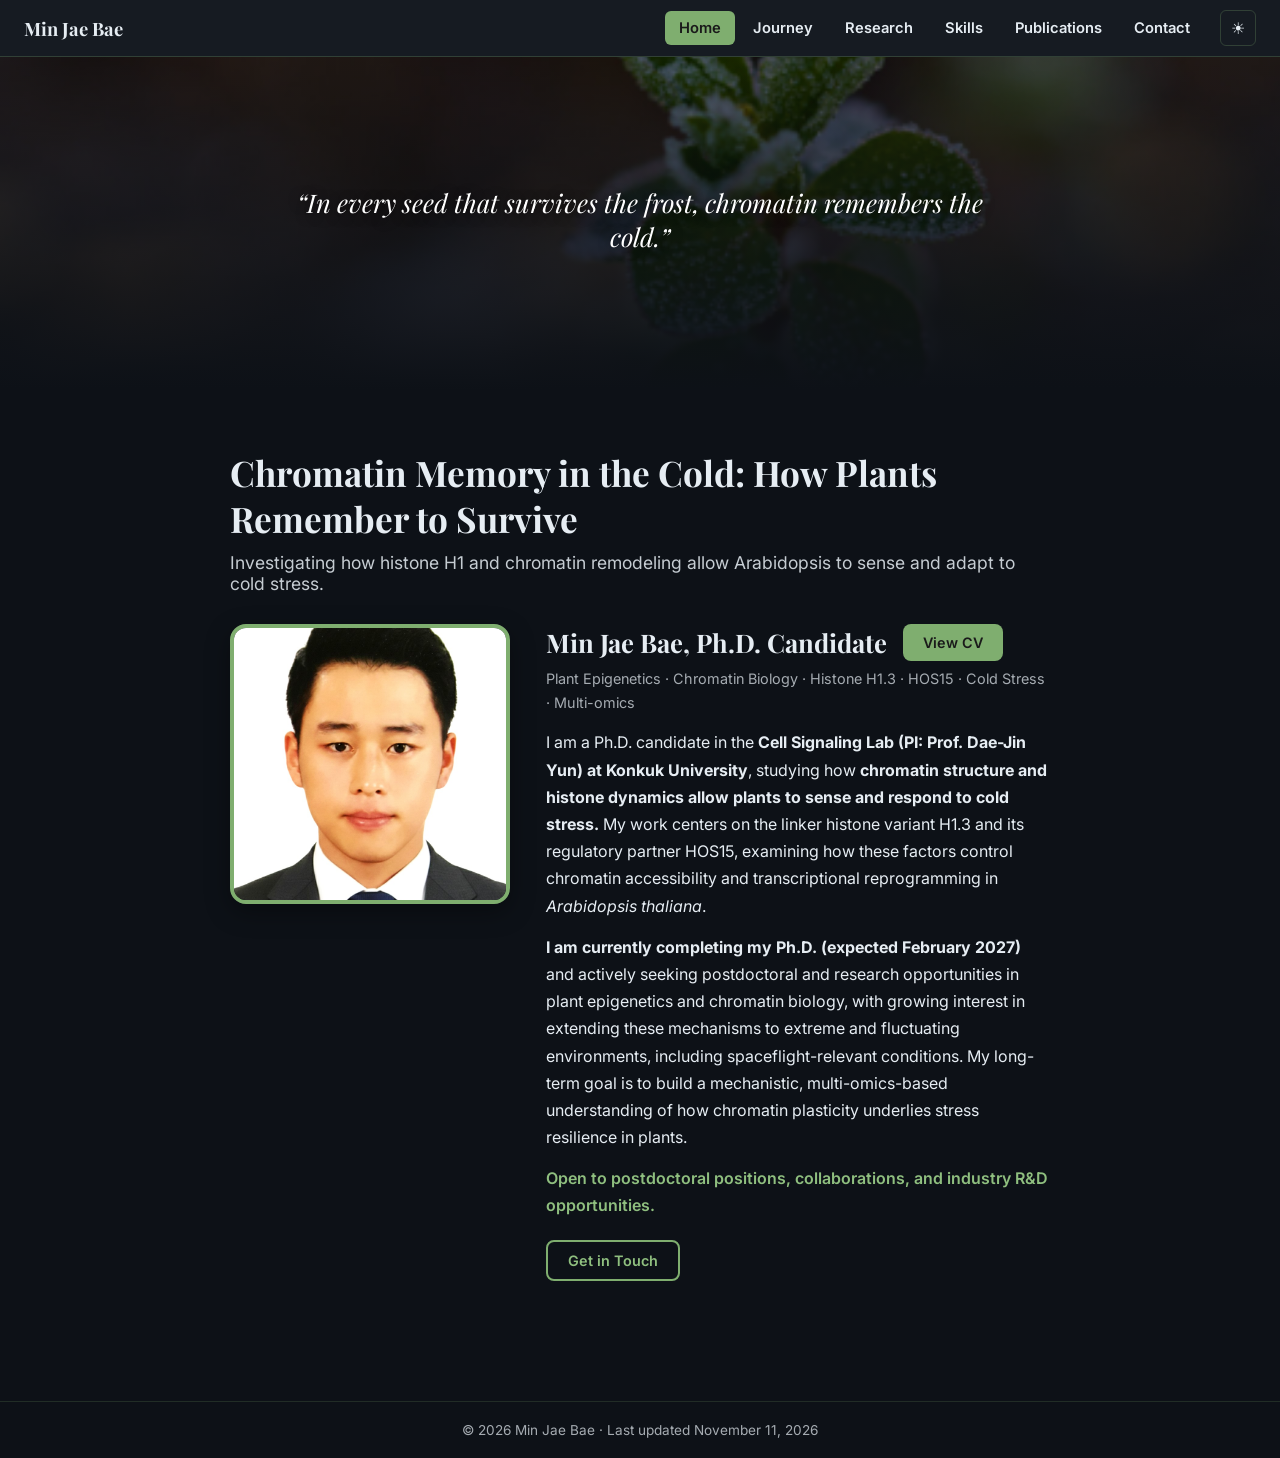
==== commit 7c93f0d4: "Add DIL9 paper (J Plant Growth Regul 2026), the 9th publication Co-Authored-By: Claude Opus 5.5 <nor" ====
--- a/index.html
+++ b/index.html
@@ -220,6 +220,7 @@
   <ol class="pub-list">
     <li>Ali A, Zareen S, Bader ZE, Park J, Khan IU, Park K, Albakri N, <strong>Bae MJ</strong>, Bressan RA, Pardo JM, Yun DJ, Xu ZY. &ldquo;A GPS2-like protein interacts with HOS15 and HDA6 to form a repressor complex that regulates ABA signaling and drought adaptation in Arabidopsis.&rdquo; <em>Plant Communications</em>, 2026. <a class="doi" href="https://doi.org/10.1016/j.xplc.2026.101843" target="_blank" rel="noopener">doi:10.1016/j.xplc.2026.101843</a></li>
     <li><strong>Bae MJ</strong>, Zareen S, Yun H, Ali A, Bader ZE, Park K, Albakri N, Jung YJ, Yun DJ, Park J. &ldquo;Unveiling the epigenetic and stress-responsive function of histone H1 in plants.&rdquo; <em>Plant Signaling &amp; Behavior</em>, 2026. <a class="doi" href="https://doi.org/10.1080/15592324.2026.2677313" target="_blank" rel="noopener">doi:10.1080/15592324.2026.2677313</a></li>
+    <li>Zareen S, Ali A, <strong>Bae MJ</strong>, Albakri N, Park K, Yun H, Yun DJ, Park J. &ldquo;Arabidopsis E3 ligase HOS15 regulates ABA and drought responses via DIL9 degradation.&rdquo; <em>Journal of Plant Growth Regulation</em>, 2026. <a class="doi" href="https://doi.org/10.1007/s00344-026-12240-w" target="_blank" rel="noopener">doi:10.1007/s00344-026-12240-w</a></li>
     <li>Albakri N, Bader ZE, Park KS, <strong>Bae MJ</strong>, Zareen S, Yun H, Pradhan S, Yun DJ, Park J. &ldquo;HOS15 Modulates Alternative Splicing Homeostasis Under Cold Stress in Arabidopsis Thaliana.&rdquo; <em>Journal of Plant Biology</em>, 2025. <a class="doi" href="https://doi.org/10.1007/s12374-025-09465-9" target="_blank" rel="noopener">doi:10.1007/s12374-025-09465-9</a></li>
     <li>Park K, Lim CJ, Albakri N, <strong>Bae MJ</strong>, Park J. &ldquo;HOS15 Contributes to Thermotolerance Through Destabilization of HD2C in Arabidopsis.&rdquo; <em>Journal of Plant Biology</em>, 2025. <a class="doi" href="https://doi.org/10.1007/s12374-025-09466-8" target="_blank" rel="noopener">doi:10.1007/s12374-025-09466-8</a></li>
     <li>Zareen S, Ali A, <strong>Bae MJ</strong>, Albakri N, Park K, Yun H, Yun DJ, Park J. &ldquo;HOS15 together with PWR&ndash;HDA9 positively regulates dark-induced senescence in Arabidopsis.&rdquo; <em>Plant Signaling &amp; Behavior</em>, 2025. <a class="doi" href="https://doi.org/10.1080/15592324.2025.2564962" target="_blank" rel="noopener">doi:10.1080/15592324.2025.2564962</a></li>
@@ -281,7 +282,7 @@
 </main>
 
 <footer class="site-footer">
-  <p>&copy; 2026 Min Jae Bae &middot; Last updated November 10, 2026</p>
+  <p>&copy; 2026 Min Jae Bae &middot; Last updated November 11, 2026</p>
 </footer>
 
 <script src="script.js"></script>
--- a/style.css
+++ b/style.css
@@ -29,8 +29,8 @@
 
 .hero {
   position: relative;
-  height: 55vh;
-  min-height: 320px;
+  height: 37vh;
+  min-height: 215px;
   overflow: hidden;
   display: flex;
   align-items: center;
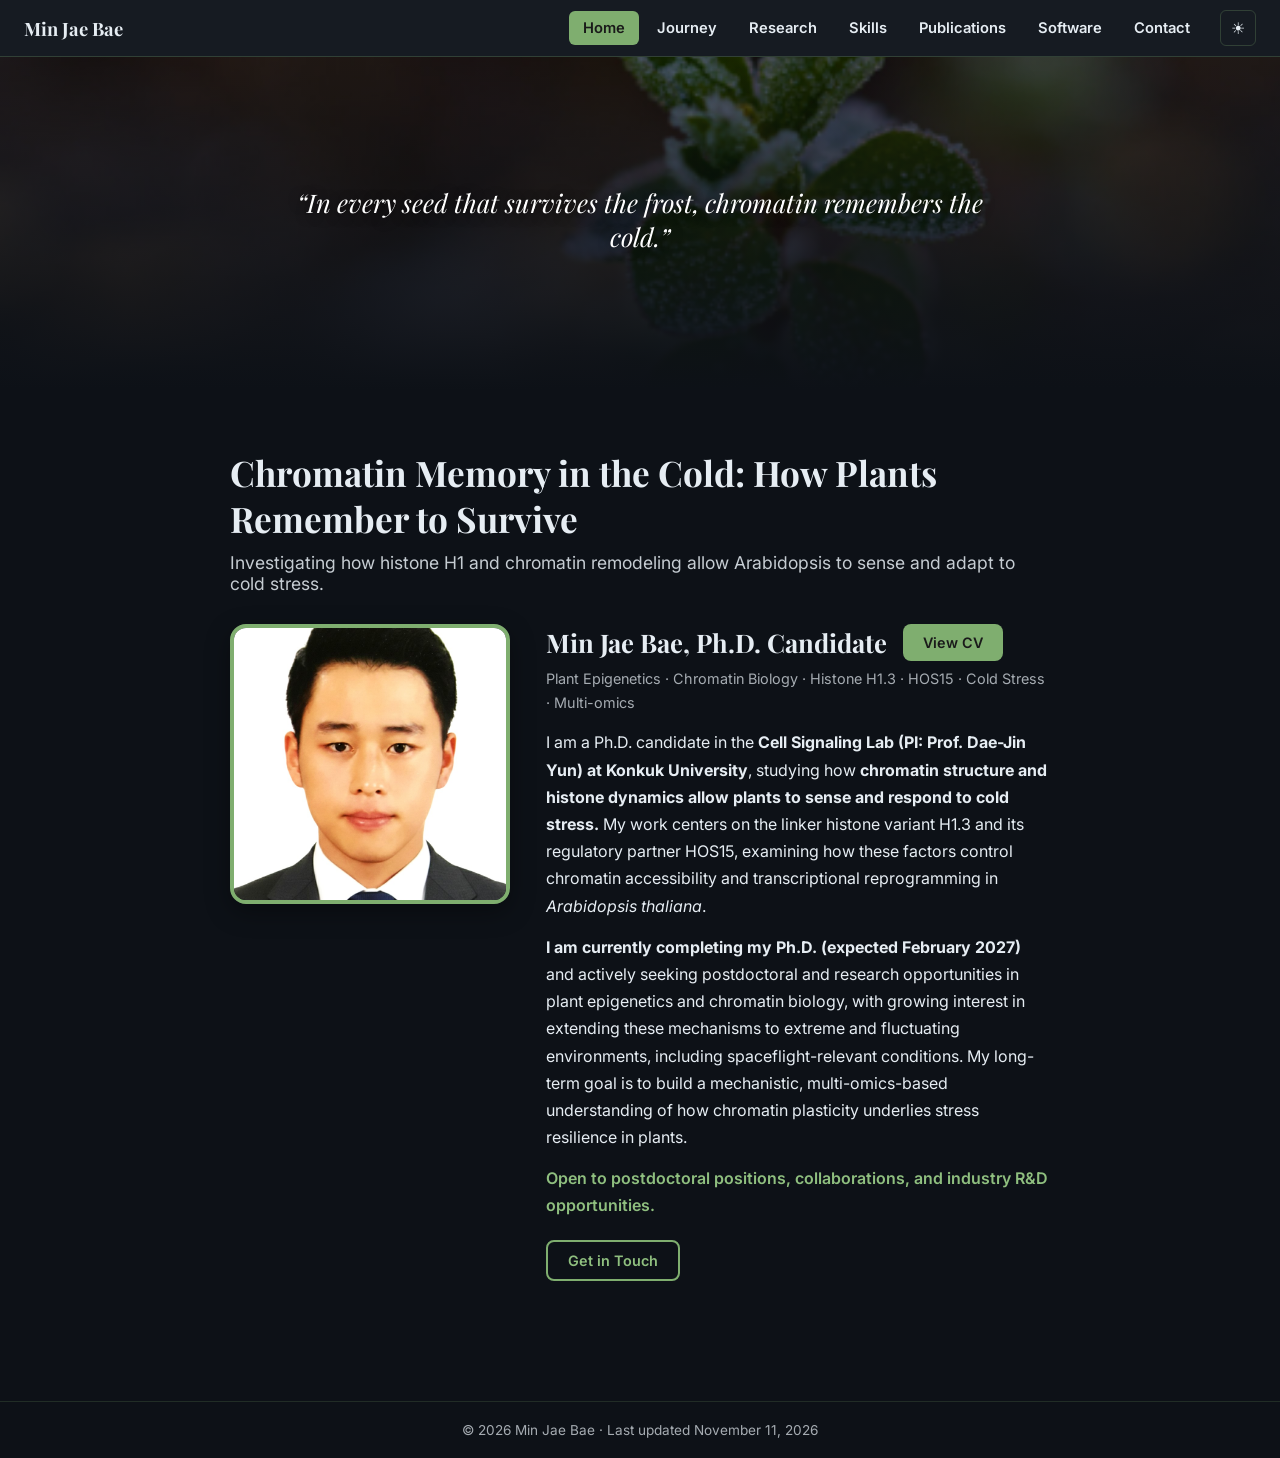
==== commit 5c282f26: "Add Software page for PhytoOmics Studio Own nav tab with modules (available/planned), species, scree" ====
--- a/index.html
+++ b/index.html
@@ -59,6 +59,7 @@
     <a class="nav-btn" href="#research">Research</a>
     <a class="nav-btn" href="#skills">Skills</a>
     <a class="nav-btn" href="#publications">Publications</a>
+    <a class="nav-btn" href="#software">Software</a>
     <a class="nav-btn" href="#contact">Contact</a>
   </nav>
   <button class="theme-toggle" id="themeToggle" type="button" aria-label="Switch to light theme">&#9728;</button>
@@ -197,6 +198,8 @@
       <span class="pill">LC-MS proteomics</span>
       <span class="pill">Alternative splicing analysis</span>
       <span class="pill">R</span>
+      <span class="pill">DESeq2</span>
+      <span class="pill">R/Shiny app development</span>
       <span class="pill">HOMER</span>
     </div>
   </div>
@@ -248,6 +251,58 @@
   </ul>
 </section>
 
+<section id="software" class="page">
+  <h1 class="title">PhytoOmics Studio <span class="status">In development &middot; v0.1 in preparation</span></h1>
+  <p class="subtitle">Integrated multi-omics analysis for plant chromatin and stress biology, without writing code.</p>
+
+  <p>PhytoOmics Studio is an R/Shiny application I am developing for plant biologists who want to analyse their own sequencing and proteomics data while keeping every step reproducible. It runs on your own computer, so the data are never uploaded. Each analysis is also an exported R function, and the app writes a methods paragraph and a software-version table that match exactly what was run.</p>
+
+  <h2 class="section-h2">Modules</h2>
+  <div class="module-grid">
+    <div class="module-card">
+      <h3>RNA-seq <span class="status status-on">Available</span></h3>
+      <p>Salmon output or a count table &rarr; DESeq2 &rarr; PCA, sample distances, volcano, MA, heatmap and single-gene plots &rarr; GO enrichment analysis, KEGG pathway enrichment and GSEA &rarr; qPCR reference gene stability.</p>
+    </div>
+    <div class="module-card">
+      <h3>NicE-seq / ATAC-seq <span class="status">Planned</span></h3>
+      <p>Peak annotation, TSS profiles, differential accessibility and links to nearby genes.</p>
+    </div>
+    <div class="module-card">
+      <h3>Proteomics (LC-MS) <span class="status">Planned</span></h3>
+      <p>Normalisation, missing values, limma, volcano and PCA.</p>
+    </div>
+    <div class="module-card">
+      <h3>Structure <span class="status">Planned</span></h3>
+      <p>Interface contacts of protein complexes, contact-based binding energy estimates and disordered regions from AlphaFold pLDDT.</p>
+    </div>
+    <div class="module-card">
+      <h3>Integration <span class="status">Planned</span></h3>
+      <p>One gene across transcript, chromatin accessibility and protein data.</p>
+    </div>
+  </div>
+
+  <h2 class="section-h2">Species</h2>
+  <p><em>Arabidopsis thaliana</em> (TAIR), rice (RAP-DB or MSU), tomato (ITAG4) and maize (B73 v3&ndash;v5). The species is detected from the gene IDs, and gene names, GO, KEGG and the qPCR reference gene panel follow that species.</p>
+
+  <h2 class="section-h2">Screenshots</h2>
+  <p class="form-note">Shown with the app's simulated demo data. Click an image to see it full size.</p>
+  <div class="gallery-nav">
+    <button type="button" class="gallery-btn" data-dir="-1" aria-label="Previous screenshot">&#10094;</button>
+    <button type="button" class="gallery-btn" data-dir="1" aria-label="Next screenshot">&#10095;</button>
+  </div>
+  <div class="gallery" id="gallery">
+    <figure><a href="images/phytoomics/home.jpg" target="_blank"><img src="images/phytoomics/home.jpg" alt="PhytoOmics Studio home screen" loading="lazy"></a><figcaption>Home screen</figcaption></figure>
+    <figure><a href="images/phytoomics/plots.jpg" target="_blank"><img src="images/phytoomics/plots.jpg" alt="Volcano plot, MA plot, heatmap and single-gene plot" loading="lazy"></a><figcaption>Volcano, MA, heatmap and single-gene plots</figcaption></figure>
+    <figure><a href="images/phytoomics/go.jpg" target="_blank"><img src="images/phytoomics/go.jpg" alt="GO enrichment analysis results" loading="lazy"></a><figcaption>GO enrichment analysis</figcaption></figure>
+    <figure><a href="images/phytoomics/gsea.jpg" target="_blank"><img src="images/phytoomics/gsea.jpg" alt="GSEA results and enrichment plot" loading="lazy"></a><figcaption>GSEA</figcaption></figure>
+    <figure><a href="images/phytoomics/methods.jpg" target="_blank"><img src="images/phytoomics/methods.jpg" alt="Automatically written methods paragraph" loading="lazy"></a><figcaption>Methods text written from the settings that were run</figcaption></figure>
+  </div>
+
+  <h2 class="section-h2">Install</h2>
+  <p>A Windows installer bundles R and every package the app needs, so the computer does not need R, and installation does not require administrator rights. The app opens in its own window and stops when the window is closed.</p>
+  <p class="note">The installer and source code will be released on GitHub with v0.1. If you would like to try it earlier, please <a href="#contact">contact me</a>.</p>
+</section>
+
 <section id="contact" class="page">
   <h1 class="title">Contact</h1>
   <p class="subtitle">Thank you for visiting this page.<br>I'd love to hear from you &mdash; whether it's about research, collaboration, or opportunities.</p>
--- a/style.css
+++ b/style.css
@@ -178,6 +178,39 @@
 }
 .research-card h3, .skill-card h3 { margin-bottom: 10px; font-size: 1.15rem; }
 .research-card p, .skill-card p { line-height: 1.7; opacity: 0.9; }
+.status {
+  display: inline-block; vertical-align: middle; margin-left: 8px;
+  font-family: 'Inter', sans-serif; font-size: 0.72rem; font-weight: 600;
+  padding: 3px 10px; border-radius: 20px; white-space: nowrap;
+  border: 1px solid var(--border); opacity: 0.85;
+}
+.status-on { background: var(--accent); border-color: var(--accent); color: #1a1a1a; opacity: 1; }
+.title .status { font-size: 0.8rem; }
+
+.module-grid { display: grid; grid-template-columns: repeat(auto-fill, minmax(250px, 1fr)); gap: 14px; }
+.module-card { background: var(--card-bg); border-radius: 10px; padding: 18px 20px; border-top: 3px solid var(--border); }
+.module-card:first-child { border-top-color: var(--accent); }
+.module-card h3 { font-size: 1.02rem; margin-bottom: 8px; display: flex; justify-content: space-between; align-items: center; gap: 8px; }
+.module-card .status { margin-left: 0; }
+.module-card p { font-size: 0.92rem; line-height: 1.6; opacity: 0.9; }
+
+.gallery {
+  display: flex; gap: 16px; overflow-x: auto; scroll-snap-type: x mandatory;
+  padding-bottom: 12px; margin-bottom: 10px;
+}
+.gallery figure { flex: 0 0 85%; scroll-snap-align: start; }
+.gallery img {
+  width: 100%; height: 420px; object-fit: cover; object-position: top left;
+  border-radius: 10px; border: 1px solid var(--border); display: block;
+}
+.gallery figcaption { font-size: 0.88rem; opacity: 0.75; margin-top: 8px; }
+.gallery-nav { display: flex; justify-content: flex-end; gap: 8px; margin: 0 0 10px; }
+.gallery-btn {
+  width: 36px; height: 36px; border-radius: 50%; cursor: pointer;
+  background: var(--card-bg); color: var(--text-light); border: 1px solid var(--border);
+}
+.gallery-btn:hover { background: var(--accent); color: #1a1a1a; }
+.note a { color: var(--accent-text); }
 
 .pill-group { display: flex; flex-wrap: wrap; gap: 8px; }
 .pill {
@@ -243,6 +276,7 @@
   .nav { order: 3; width: 100%; min-width: 0; flex-wrap: wrap; justify-content: center; }
   .nav-btn { padding: 6px 10px; font-size: 0.88rem; }
   .hero-quote p { font-size: 1.25rem; }
+  .gallery img { height: 240px; }
   main { padding: 30px 20px 80px; }
   .profile-row { flex-direction: column; align-items: center; text-align: center; }
   .profile-photo { width: 220px; height: 220px; }
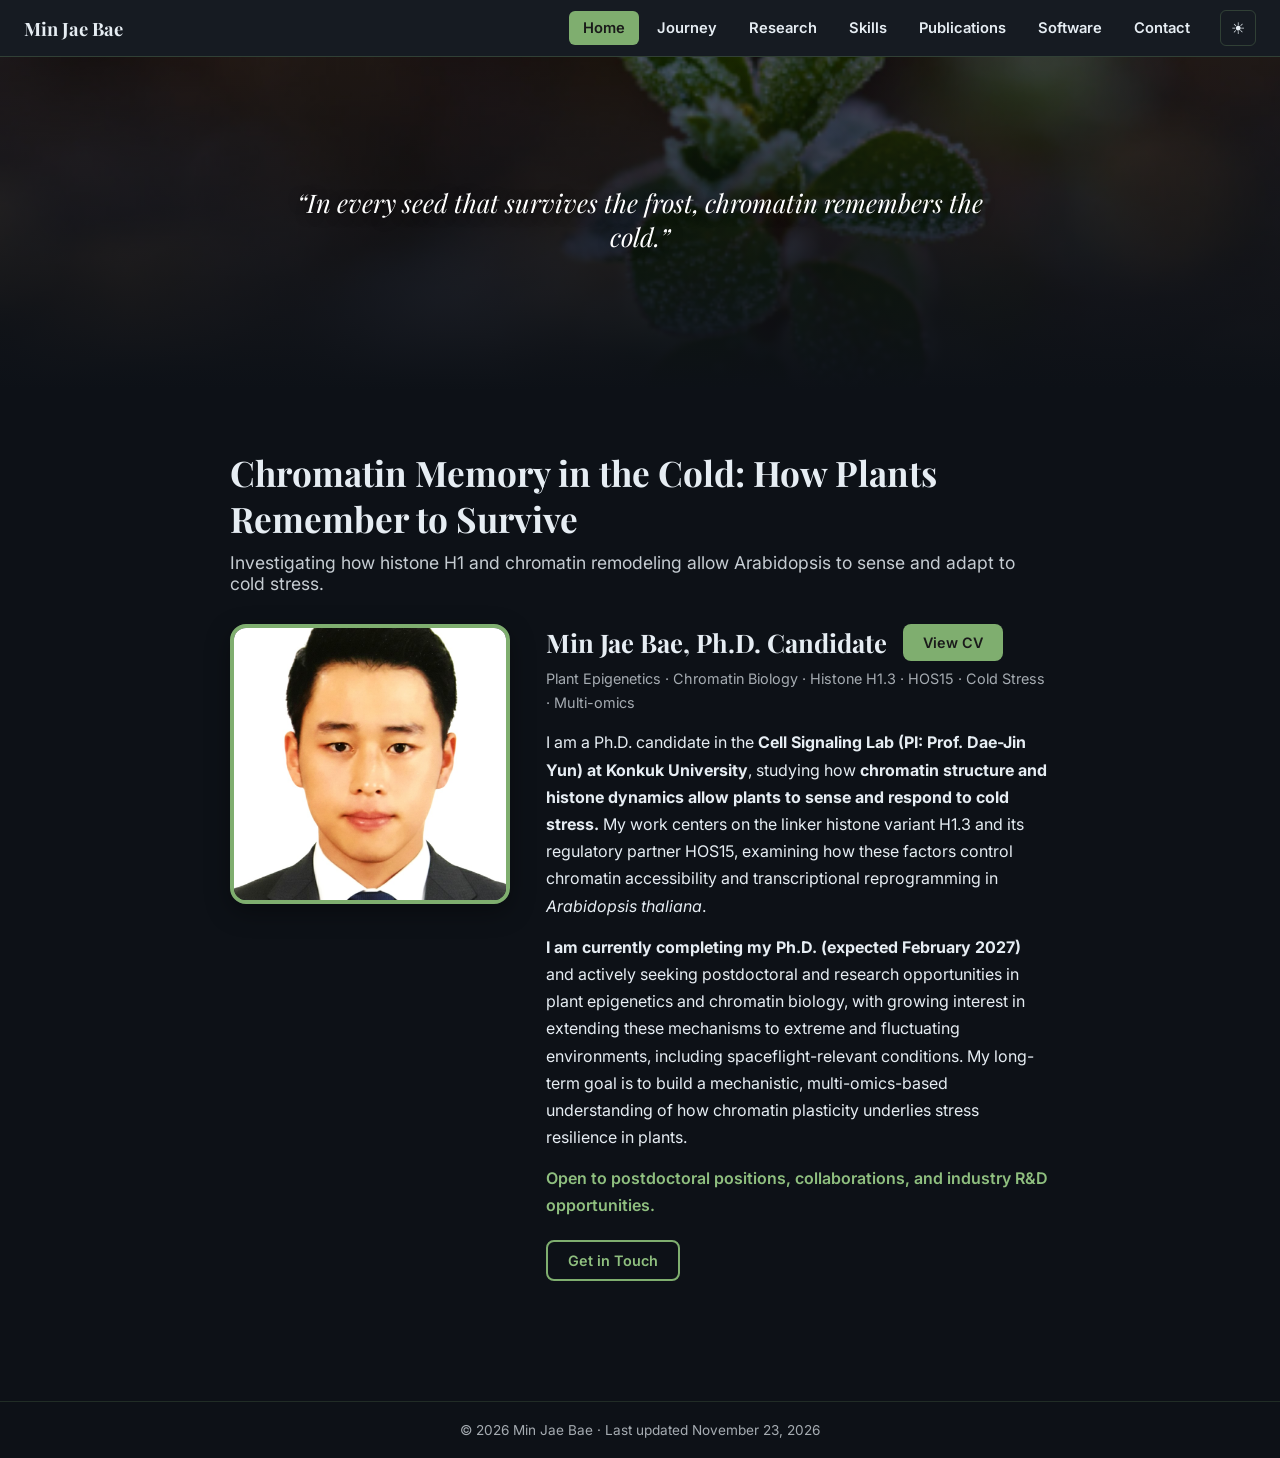
==== commit 3a35fcfb: "CV: 2024 KSPB flash talk with title and date Certificate of presentation issued by KSPB 2026-11-20. " ====
--- a/index.html
+++ b/index.html
@@ -3,7 +3,7 @@
 <head>
 <meta charset="UTF-8">
 <meta name="viewport" content="width=device-width, initial-scale=1.0">
-<title>Min Jae Bae — Ph.D. Candidate, Plant Epigenetics</title>
+<title>Min Jae Bae ??Ph.D. Candidate, Plant Epigenetics</title>
 <meta name="description" content="Min Jae Bae, Ph.D. candidate in plant molecular biology at Konkuk University. I study how HOS15 and the linker histone H1.3 shape chromatin and cold-stress tolerance in Arabidopsis. Seeking postdoctoral positions.">
 <link rel="canonical" href="https://minjaebae-727.github.io/">
 <link rel="icon" href="images/favicon.svg" type="image/svg+xml">
@@ -11,7 +11,7 @@
 <link rel="apple-touch-icon" href="images/apple-touch-icon.png">
 <meta property="og:type" content="profile">
 <meta property="og:url" content="https://minjaebae-727.github.io/">
-<meta property="og:title" content="Min Jae Bae — Plant Epigenetics &amp; Chromatin Biology">
+<meta property="og:title" content="Min Jae Bae ??Plant Epigenetics &amp; Chromatin Biology">
 <meta property="og:description" content="Ph.D. candidate, Konkuk University. HOS15, linker histone H1.3, chromatin and cold-stress tolerance in Arabidopsis. Open to postdoctoral positions.">
 <meta property="og:image" content="https://minjaebae-727.github.io/images/profile.jpg">
 <meta property="og:image:alt" content="Min Jae Bae">
@@ -337,7 +337,7 @@
 </main>
 
 <footer class="site-footer">
-  <p>&copy; 2026 Min Jae Bae &middot; Last updated November 11, 2026</p>
+  <p>&copy; 2026 Min Jae Bae &middot; Last updated November 23, 2026</p>
 </footer>
 
 <script src="script.js"></script>
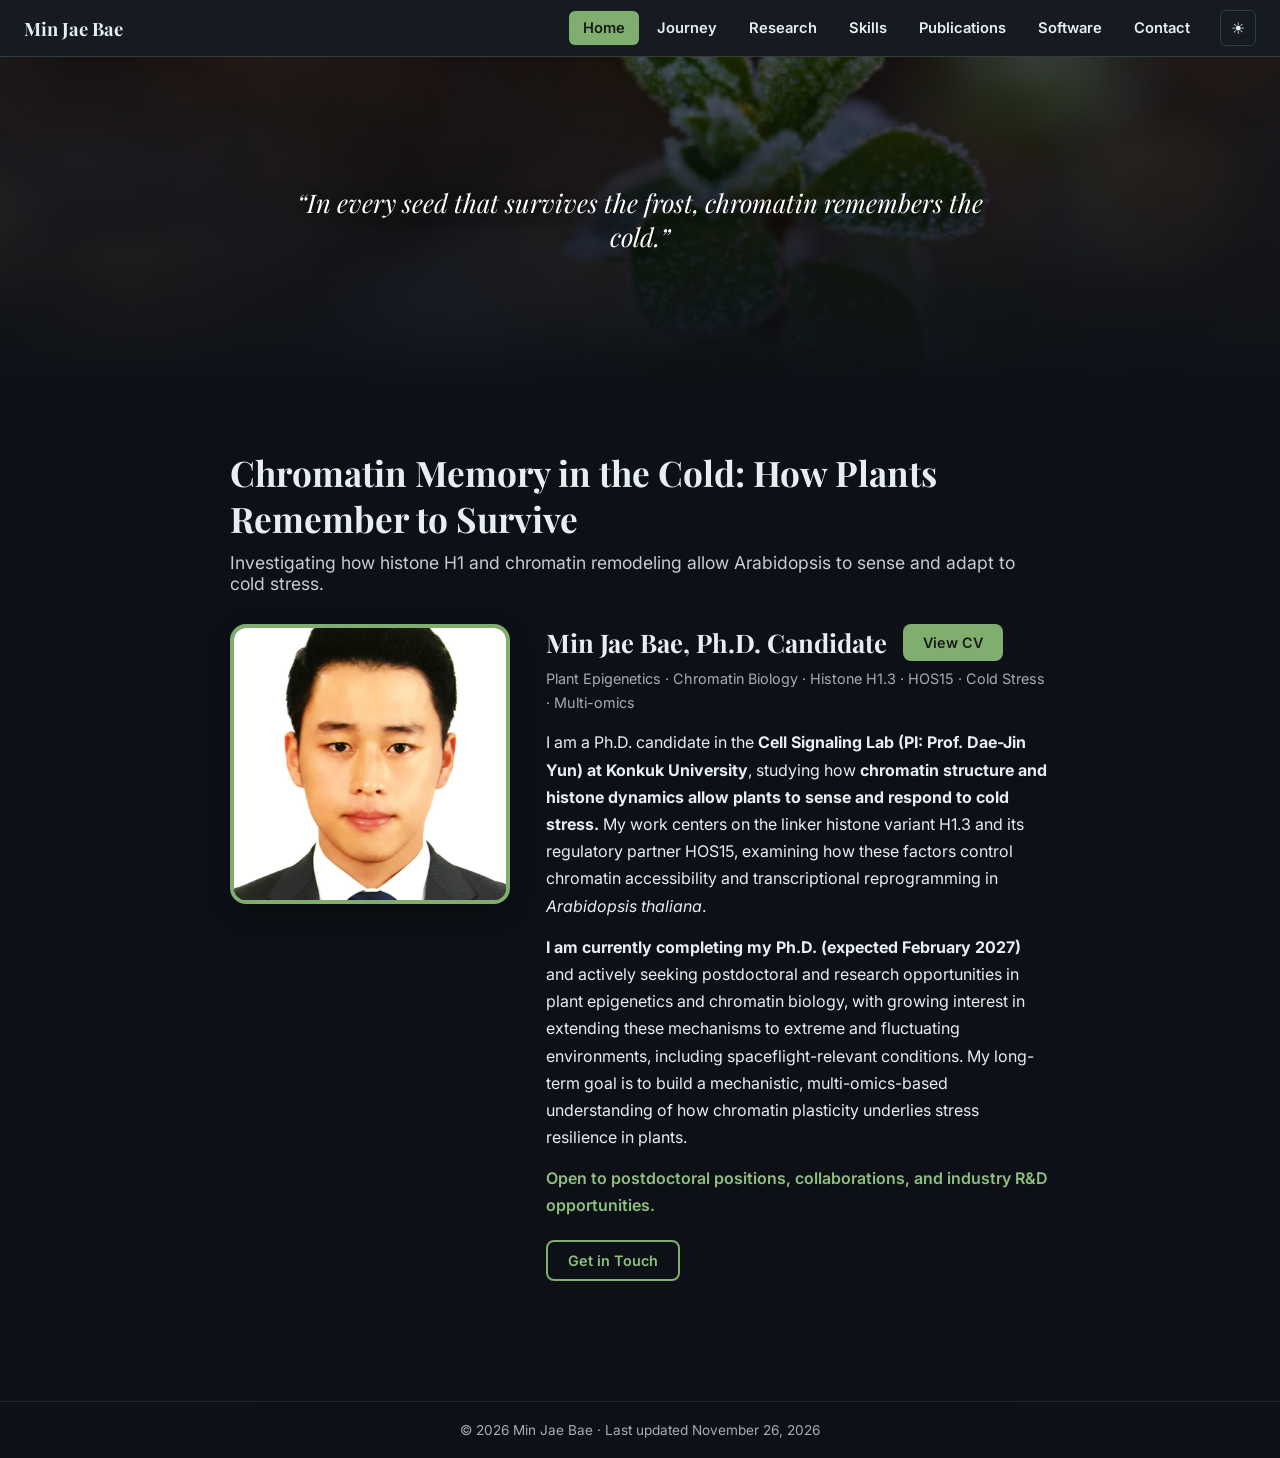
==== commit df354f68: "Fix the page title and link-preview title showing "??" The em dash was lost to an encoding round-tri" ====
--- a/index.html
+++ b/index.html
@@ -3,7 +3,7 @@
 <head>
 <meta charset="UTF-8">
 <meta name="viewport" content="width=device-width, initial-scale=1.0">
-<title>Min Jae Bae ??Ph.D. Candidate, Plant Epigenetics</title>
+<title>Min Jae Bae &mdash; Ph.D. Candidate, Plant Epigenetics</title>
 <meta name="description" content="Min Jae Bae, Ph.D. candidate in plant molecular biology at Konkuk University. I study how HOS15 and the linker histone H1.3 shape chromatin and cold-stress tolerance in Arabidopsis. Seeking postdoctoral positions.">
 <link rel="canonical" href="https://minjaebae-727.github.io/">
 <link rel="icon" href="images/favicon.svg" type="image/svg+xml">
@@ -11,7 +11,7 @@
 <link rel="apple-touch-icon" href="images/apple-touch-icon.png">
 <meta property="og:type" content="profile">
 <meta property="og:url" content="https://minjaebae-727.github.io/">
-<meta property="og:title" content="Min Jae Bae ??Plant Epigenetics &amp; Chromatin Biology">
+<meta property="og:title" content="Min Jae Bae &mdash; Plant Epigenetics &amp; Chromatin Biology">
 <meta property="og:description" content="Ph.D. candidate, Konkuk University. HOS15, linker histone H1.3, chromatin and cold-stress tolerance in Arabidopsis. Open to postdoctoral positions.">
 <meta property="og:image" content="https://minjaebae-727.github.io/images/profile.jpg">
 <meta property="og:image:alt" content="Min Jae Bae">
@@ -337,7 +337,7 @@
 </main>
 
 <footer class="site-footer">
-  <p>&copy; 2026 Min Jae Bae &middot; Last updated November 23, 2026</p>
+  <p>&copy; 2026 Min Jae Bae &middot; Last updated November 26, 2026</p>
 </footer>
 
 <script src="script.js"></script>
